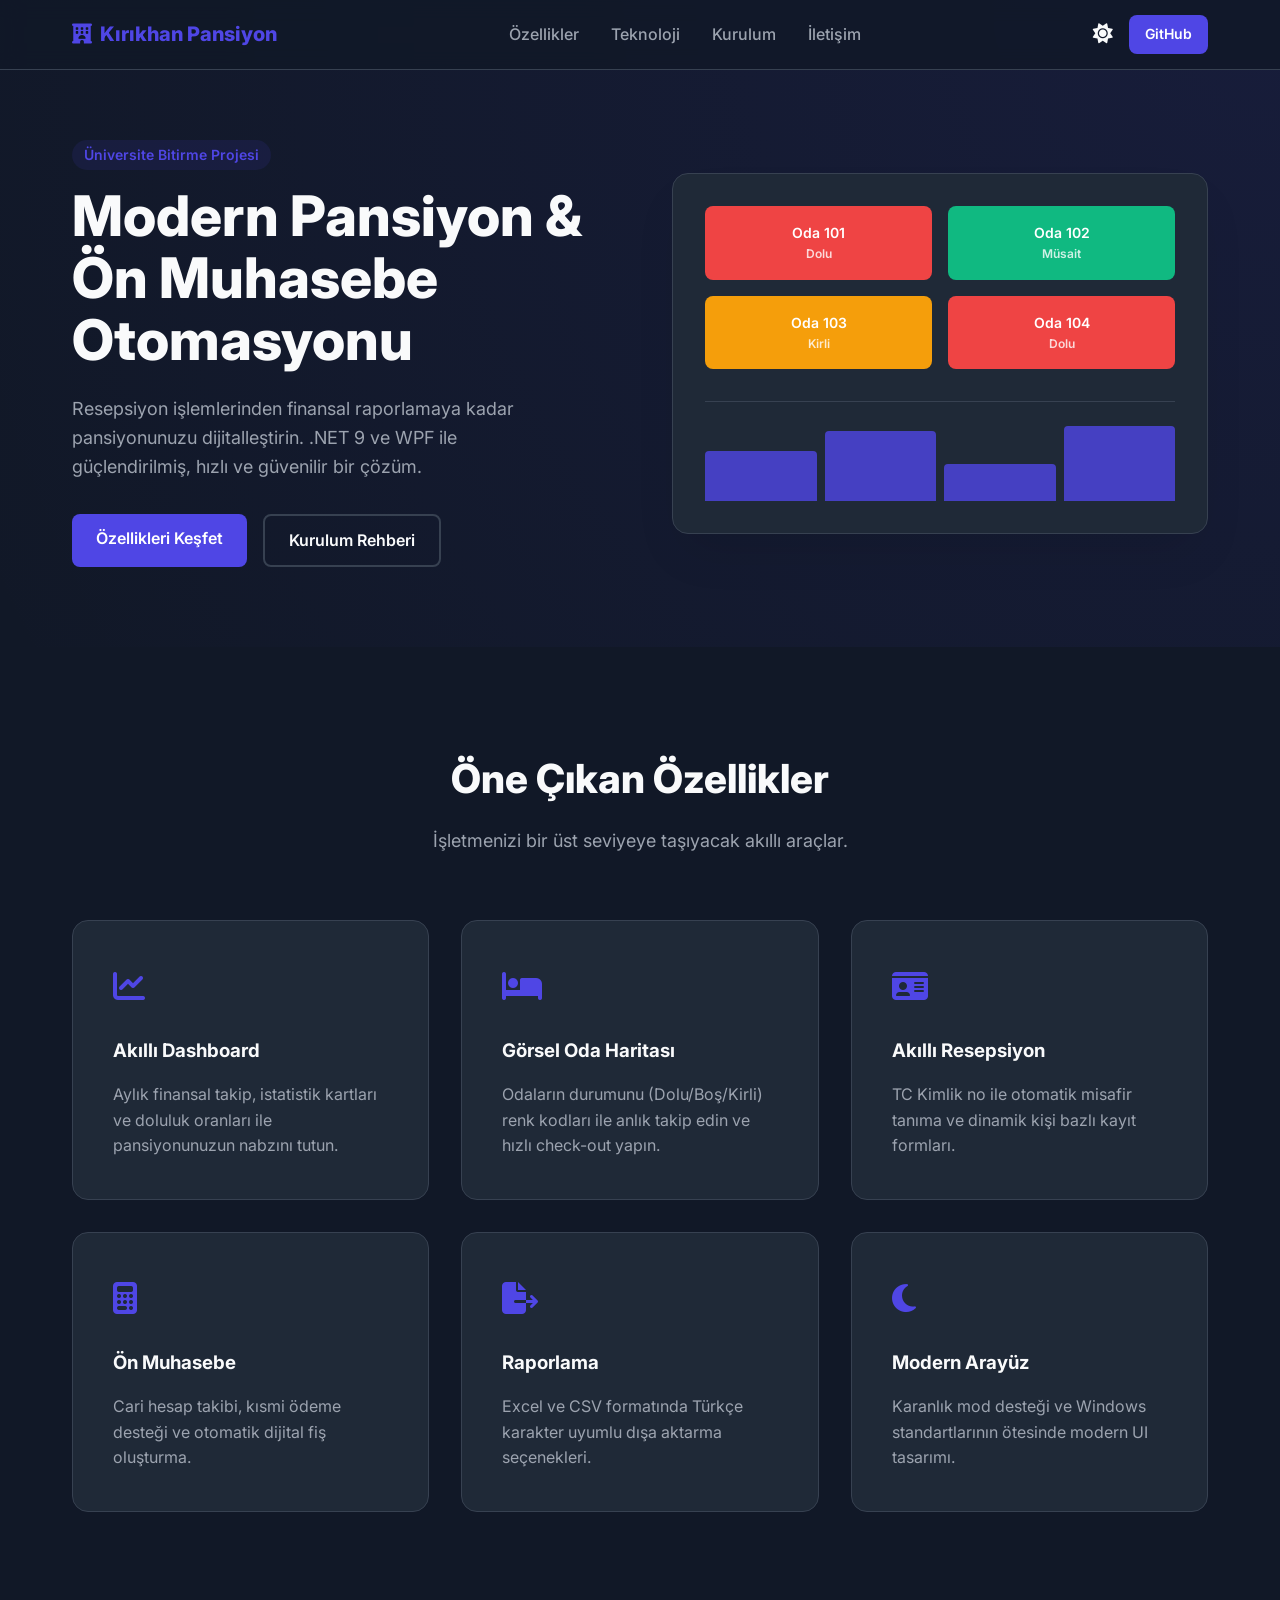
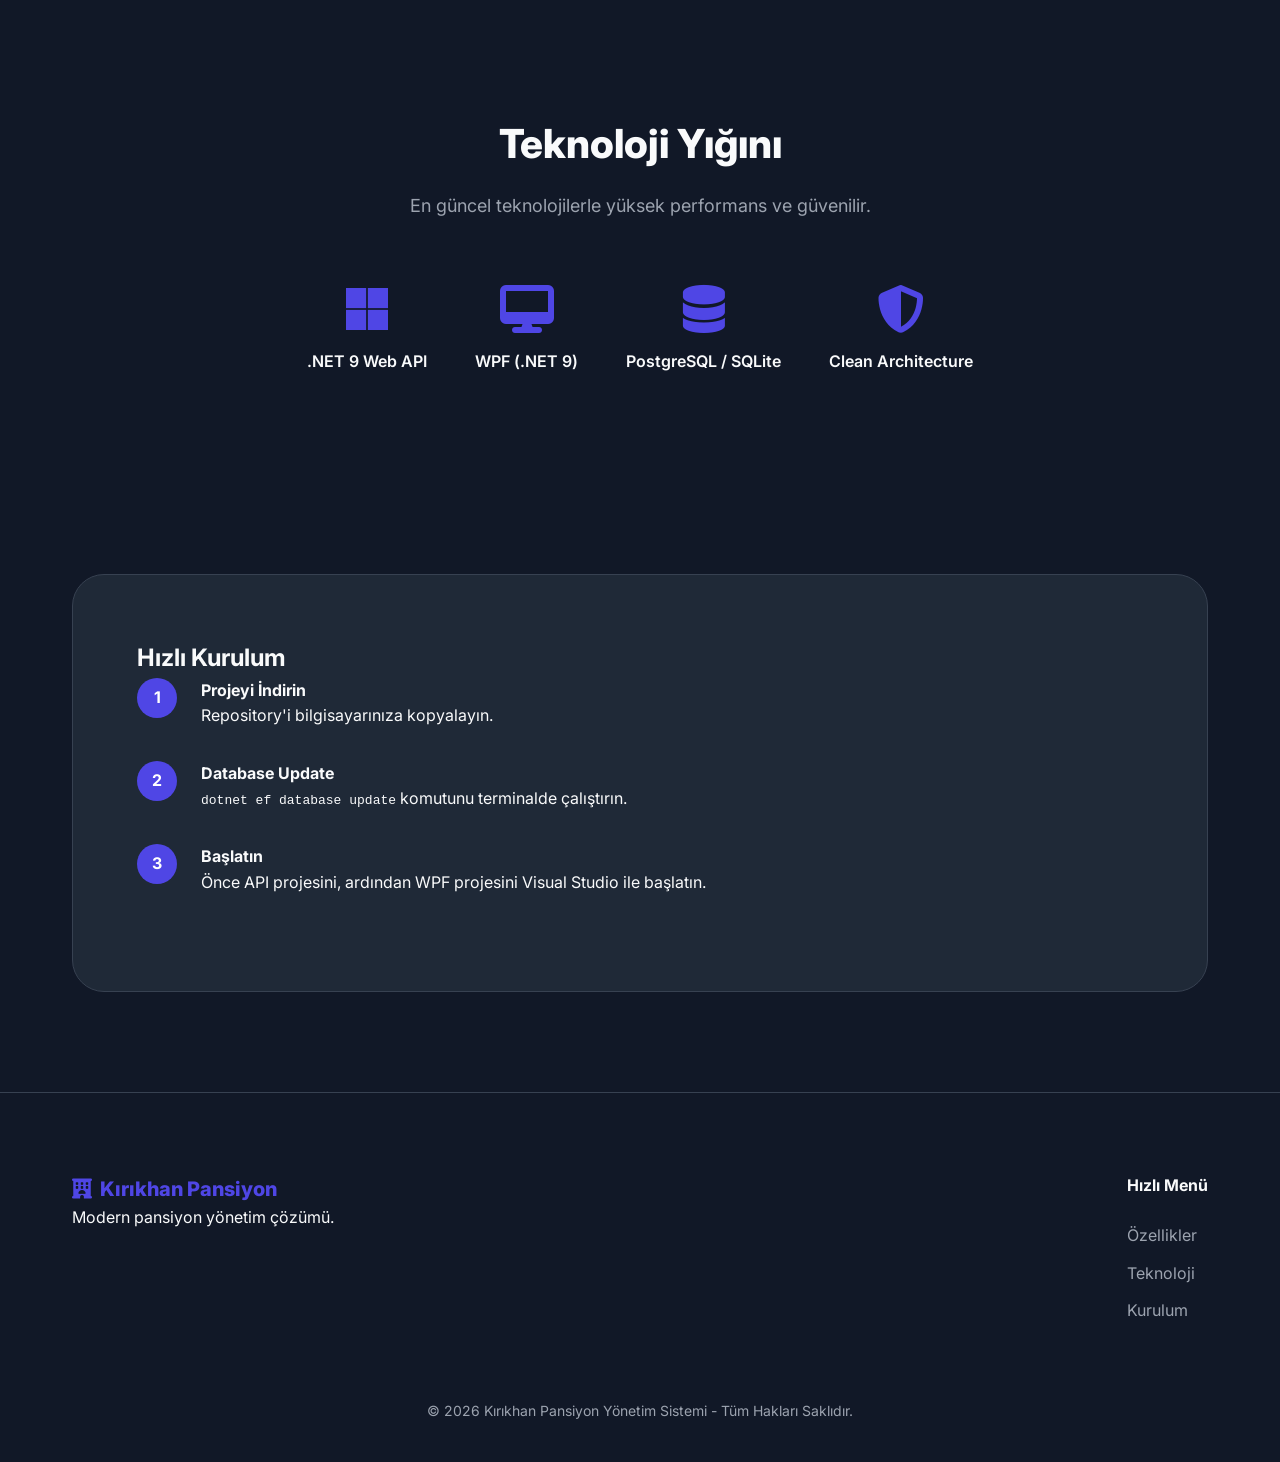
==== index.html @ e8350cb2 "Add files via upload" ====
<!DOCTYPE html>
<html lang="tr">
<head>
    <meta charset="UTF-8">
    <meta name="viewport" content="width=device-width, initial-scale=1.0">
    <title>Kırıkhan Pansiyon Yönetim Sistemi</title>
    <link rel="stylesheet" href="style.css">
    <link rel="stylesheet" href="https://cdnjs.cloudflare.com/ajax/libs/font-awesome/6.4.0/css/all.min.css">
    <link rel="preconnect" href="https://fonts.googleapis.com">
    <link rel="preconnect" href="https://fonts.gstatic.com" crossorigin>
    <link href="https://fonts.googleapis.com/css2?family=Inter:wght@300;400;500;600;700;800&display=swap" rel="stylesheet">
</head>
<body class="dark-mode">
    <nav class="navbar">
        <div class="container">
            <a href="#" class="logo">
                <i class="fas fa-hotel"></i> <span>Kırıkhan Pansiyon</span>
            </a>
            <ul class="nav-links">
                <li><a href="#features">Özellikler</a></li>
                <li><a href="#tech">Teknoloji</a></li>
                <li><a href="#setup">Kurulum</a></li>
                <li><a href="#contact">İletişim</a></li>
            </ul>
            <div class="nav-actions">
                <button id="theme-toggle" class="theme-btn">
                    <i class="fas fa-sun"></i>
                </button>
                <a href="https://github.com/your-repo" class="btn btn-primary btn-sm">GitHub</a>
            </div>
        </div>
    </nav>

    <header class="hero">
        <div class="container hero-grid">
            <div class="hero-content">
                <span class="badge">Üniversite Bitirme Projesi</span>
                <h1>Modern Pansiyon & Ön Muhasebe Otomasyonu</h1>
                <p>Resepsiyon işlemlerinden finansal raporlamaya kadar pansiyonunuzu dijitalleştirin. .NET 9 ve WPF ile güçlendirilmiş, hızlı ve güvenilir bir çözüm.</p>
                <div class="hero-btns">
                    <a href="#features" class="btn btn-primary">Özellikleri Keşfet</a>
                    <a href="#setup" class="btn btn-outline">Kurulum Rehberi</a>
                </div>
            </div>
            <div class="hero-image">
                <div class="ui-mockup">
                    <div class="room-grid">
                        <div class="room-box occupied"><span>Oda 101</span><small>Dolu</small></div>
                        <div class="room-box empty"><span>Oda 102</span><small>Müsait</small></div>
                        <div class="room-box dirty"><span>Oda 103</span><small>Kirli</small></div>
                        <div class="room-box occupied"><span>Oda 104</span><small>Dolu</small></div>
                    </div>
                    <div class="chart-box">
                        <div class="bar" style="height: 60%"></div>
                        <div class="bar" style="height: 85%"></div>
                        <div class="bar" style="height: 45%"></div>
                        <div class="bar" style="height: 90%"></div>
                    </div>
                </div>
            </div>
        </div>
    </header>

    <section id="features" class="features section">
        <div class="container">
            <div class="section-header">
                <h2>Öne Çıkan Özellikler</h2>
                <p>İşletmenizi bir üst seviyeye taşıyacak akıllı araçlar.</p>
            </div>
            <div class="features-grid">
                <div class="feature-card">
                    <div class="icon"><i class="fas fa-chart-line"></i></div>
                    <h3>Akıllı Dashboard</h3>
                    <p>Aylık finansal takip, istatistik kartları ve doluluk oranları ile pansiyonunuzun nabzını tutun.</p>
                </div>
                <div class="feature-card">
                    <div class="icon"><i class="fas fa-bed"></i></div>
                    <h3>Görsel Oda Haritası</h3>
                    <p>Odaların durumunu (Dolu/Boş/Kirli) renk kodları ile anlık takip edin ve hızlı check-out yapın.</p>
                </div>
                <div class="feature-card">
                    <div class="icon"><i class="fas fa-id-card"></i></div>
                    <h3>Akıllı Resepsiyon</h3>
                    <p>TC Kimlik no ile otomatik misafir tanıma ve dinamik kişi bazlı kayıt formları.</p>
                </div>
                <div class="feature-card">
                    <div class="icon"><i class="fas fa-calculator"></i></div>
                    <h3>Ön Muhasebe</h3>
                    <p>Cari hesap takibi, kısmi ödeme desteği ve otomatik dijital fiş oluşturma.</p>
                </div>
                <div class="feature-card">
                    <div class="icon"><i class="fas fa-file-export"></i></div>
                    <h3>Raporlama</h3>
                    <p>Excel ve CSV formatında Türkçe karakter uyumlu dışa aktarma seçenekleri.</p>
                </div>
                <div class="feature-card">
                    <div class="icon"><i class="fas fa-moon"></i></div>
                    <h3>Modern Arayüz</h3>
                    <p>Karanlık mod desteği ve Windows standartlarının ötesinde modern UI tasarımı.</p>
                </div>
            </div>
        </div>
    </section>

    <section id="tech" class="tech-stack section">
        <div class="container">
            <div class="section-header">
                <h2>Teknoloji Yığını</h2>
                <p>En güncel teknolojilerle yüksek performans ve güvenilir.</p>
            </div>
            <div class="tech-grid">
                <div class="tech-item">
                    <i class="fab fa-microsoft"></i>
                    <span>.NET 9 Web API</span>
                </div>
                <div class="tech-item">
                    <i class="fas fa-desktop"></i>
                    <span>WPF (.NET 9)</span>
                </div>
                <div class="tech-item">
                    <i class="fas fa-database"></i>
                    <span>PostgreSQL / SQLite</span>
                </div>
                <div class="tech-item">
                    <i class="fas fa-shield-alt"></i>
                    <span>Clean Architecture</span>
                </div>
            </div>
        </div>
    </section>

    <section id="setup" class="setup section">
        <div class="container">
            <div class="setup-wrapper" style="grid-template-columns: 1fr;">
                <div class="setup-content">
                    <h2>Hızlı Kurulum</h2>
                    <ol class="steps">
                        <li>
                            <span class="step-num">1</span>
                            <div>
                                <h4>Projeyi İndirin</h4>
                                <p>Repository'i bilgisayarınıza kopyalayın.</p>
                            </div>
                        </li>
                        <li>
                            <span class="step-num">2</span>
                            <div>
                                <h4>Database Update</h4>
                                <p><code>dotnet ef database update</code> komutunu terminalde çalıştırın.</p>
                            </div>
                        </li>
                        <li>
                            <span class="step-num">3</span>
                            <div>
                                <h4>Başlatın</h4>
                                <p>Önce API projesini, ardından WPF projesini Visual Studio ile başlatın.</p>
                            </div>
                        </li>
                    </ol>
                </div>
            </div>
        </div>
    </section>

    <footer id="contact">
        <div class="container">
            <div class="footer-grid">
                <div class="footer-brand">
                    <div class="logo">
                        <i class="fas fa-hotel"></i> <span>Kırıkhan Pansiyon</span>
                    </div>
                    <p>Modern pansiyon yönetim çözümü.</p>
                </div>
                <div class="footer-links">
                    <h4>Hızlı Menü</h4>
                    <ul>
                        <li><a href="#features">Özellikler</a></li>
                        <li><a href="#tech">Teknoloji</a></li>
                        <li><a href="#setup">Kurulum</a></li>
                    </ul>
                </div>
            </div>
            <div class="footer-bottom">
                <p>&copy; 2026 Kırıkhan Pansiyon Yönetim Sistemi - Tüm Hakları Saklıdır.</p>
            </div>
        </div>
    </footer>

    <script src="script.js"></script>
</body>
</html>
---- style.css ----
:root {
    --primary: #4f46e5;
    --primary-hover: #4338ca;
    --bg: #ffffff;
    --text: #1f2937;
    --text-muted: #6b7280;
    --card-bg: #f9fafb;
    --border: #e5e7eb;
    --success: #10b981;
    --danger: #ef4444;
    --warning: #f59e0b;
    --nav-bg: rgba(255, 255, 255, 0.8);
}

.dark-mode {
    --bg: #111827;
    --text: #f9fafb;
    --text-muted: #9ca3af;
    --card-bg: #1f2937;
    --border: #374151;
    --nav-bg: rgba(17, 24, 39, 0.8);
}

* {
    margin: 0;
    padding: 0;
    box-sizing: border-box;
}

body {
    font-family: 'Inter', sans-serif;
    background-color: var(--bg);
    color: var(--text);
    line-height: 1.6;
    transition: background-color 0.3s, color 0.3s;
    scroll-behavior: smooth;
}

.container {
    max-width: 1200px;
    margin: 0 auto;
    padding: 0 2rem;
}

/* Navbar */
.navbar {
    position: fixed;
    top: 0;
    left: 0;
    right: 0;
    height: 70px;
    background: var(--nav-bg);
    backdrop-filter: blur(10px);
    border-bottom: 1px solid var(--border);
    z-index: 1000;
    display: flex;
    align-items: center;
}

.navbar .container {
    display: flex;
    justify-content: space-between;
    align-items: center;
    width: 100%;
}

.logo {
    display: flex;
    align-items: center;
    gap: 0.5rem;
    font-weight: 800;
    font-size: 1.25rem;
    color: var(--primary);
    text-decoration: none;
}

.nav-links {
    display: flex;
    list-style: none;
    gap: 2rem;
}

.nav-links a {
    text-decoration: none;
    color: var(--text-muted);
    font-weight: 500;
    transition: color 0.2s;
}

.nav-links a:hover {
    color: var(--primary);
}

.nav-actions {
    display: flex;
    align-items: center;
    gap: 1rem;
}

/* Buttons */
.btn {
    display: inline-block;
    padding: 0.75rem 1.5rem;
    border-radius: 0.5rem;
    font-weight: 600;
    text-decoration: none;
    transition: all 0.2s;
    cursor: pointer;
}

.btn-sm {
    padding: 0.5rem 1rem;
    font-size: 0.875rem;
}

.btn-primary {
    background: var(--primary);
    color: white;
}

.btn-primary:hover {
    background: var(--primary-hover);
    transform: translateY(-2px);
}

.btn-outline {
    border: 2px solid var(--border);
    color: var(--text);
}

.btn-outline:hover {
    border-color: var(--primary);
    color: var(--primary);
}

.theme-btn {
    background: none;
    border: none;
    color: var(--text);
    font-size: 1.25rem;
    cursor: pointer;
}

/* Hero */
.hero {
    padding: 140px 0 80px;
    background: radial-gradient(circle at top right, rgba(79, 70, 229, 0.1), transparent);
}

.hero-grid {
    display: grid;
    grid-template-columns: 1fr 1fr;
    gap: 4rem;
    align-items: center;
}

.badge {
    background: rgba(79, 70, 229, 0.1);
    color: var(--primary);
    padding: 0.25rem 0.75rem;
    border-radius: 1rem;
    font-size: 0.875rem;
    font-weight: 600;
    margin-bottom: 1rem;
    display: inline-block;
}

.hero h1 {
    font-size: 3.5rem;
    line-height: 1.1;
    margin-bottom: 1.5rem;
    font-weight: 800;
}

.hero p {
    font-size: 1.125rem;
    color: var(--text-muted);
    margin-bottom: 2rem;
    max-width: 500px;
}

.hero-btns {
    display: flex;
    gap: 1rem;
}

/* UI Mockup */
.hero-image {
    position: relative;
}

.ui-mockup {
    background: var(--card-bg);
    border: 1px solid var(--border);
    border-radius: 1rem;
    padding: 2rem;
    box-shadow: 0 25px 50px -12px rgba(0, 0, 0, 0.1);
}

.room-grid {
    display: grid;
    grid-template-columns: repeat(2, 1fr);
    gap: 1rem;
    margin-bottom: 2rem;
}

.room-box {
    padding: 1rem;
    border-radius: 0.5rem;
    display: flex;
    flex-direction: column;
    align-items: center;
    font-weight: 600;
}

.room-box span { font-size: 0.875rem; }
.room-box small { font-size: 0.75rem; opacity: 0.8; }

.occupied { background: var(--danger); color: white; }
.empty { background: var(--success); color: white; }
.dirty { background: var(--warning); color: white; }

.chart-box {
    display: flex;
    align-items: flex-end;
    gap: 0.5rem;
    height: 100px;
    border-top: 1px solid var(--border);
    padding-top: 1rem;
}

.bar {
    flex: 1;
    background: var(--primary);
    border-radius: 0.25rem 0.25rem 0 0;
    opacity: 0.8;
}

/* Sections */
.section {
    padding: 100px 0;
}

.section-header {
    text-align: center;
    margin-bottom: 4rem;
}

.section-header h2 {
    font-size: 2.5rem;
    font-weight: 800;
    margin-bottom: 1rem;
}

.section-header p {
    color: var(--text-muted);
    font-size: 1.125rem;
}

/* Features */
.features-grid {
    display: grid;
    grid-template-columns: repeat(auto-fit, minmax(300px, 1fr));
    gap: 2rem;
}

.feature-card {
    background: var(--card-bg);
    padding: 2.5rem;
    border-radius: 1rem;
    border: 1px solid var(--border);
    transition: transform 0.3s;
}

.feature-card:hover {
    transform: translateY(-10px);
}

.feature-card .icon {
    font-size: 2rem;
    color: var(--primary);
    margin-bottom: 1.5rem;
}

.feature-card h3 {
    margin-bottom: 1rem;
}

.feature-card p {
    color: var(--text-muted);
}

/* Tech Stack */
.tech-grid {
    display: flex;
    justify-content: center;
    flex-wrap: wrap;
    gap: 3rem;
}

.tech-item {
    display: flex;
    flex-direction: column;
    align-items: center;
    gap: 1rem;
    font-weight: 600;
}

.tech-item i {
    font-size: 3rem;
    color: var(--primary);
}

/* Setup */
.setup-wrapper {
    display: grid;
    grid-template-columns: 1fr 1fr;
    gap: 4rem;
    background: var(--card-bg);
    padding: 4rem;
    border-radius: 2rem;
    border: 1px solid var(--border);
}

.steps {
    list-style: none;
}

.steps li {
    display: flex;
    gap: 1.5rem;
    margin-bottom: 2rem;
}

.step-num {
    flex-shrink: 0;
    width: 40px;
    height: 40px;
    background: var(--primary);
    color: white;
    border-radius: 50%;
    display: flex;
    align-items: center;
    justify-content: center;
    font-weight: 700;
}

.code-block {
    background: #1f2937;
    color: #f3f4f6;
    padding: 1.5rem;
    border-radius: 0.5rem;
    margin-top: 1rem;
}

.code-block strong {
    color: var(--primary);
}

/* Footer */
footer {
    padding: 80px 0 40px;
    border-top: 1px solid var(--border);
}

.footer-grid {
    display: flex;
    justify-content: space-between;
    margin-bottom: 4rem;
}

.footer-links h4 {
    margin-bottom: 1.5rem;
}

.footer-links ul {
    list-style: none;
}

.footer-links li {
    margin-bottom: 0.75rem;
}

.footer-links a {
    text-decoration: none;
    color: var(--text-muted);
}

.footer-bottom {
    text-align: center;
    color: var(--text-muted);
    font-size: 0.875rem;
}

/* Responsive */
@media (max-width: 992px) {
    .hero-grid, .setup-wrapper {
        grid-template-columns: 1fr;
    }
    .hero {
        text-align: center;
    }
    .hero p {
        margin: 0 auto 2rem;
    }
    .hero-btns {
        justify-content: center;
    }
}

@media (max-width: 768px) {
    .nav-links {
        display: none;
    }
    .hero h1 {
        font-size: 2.5rem;
    }
}
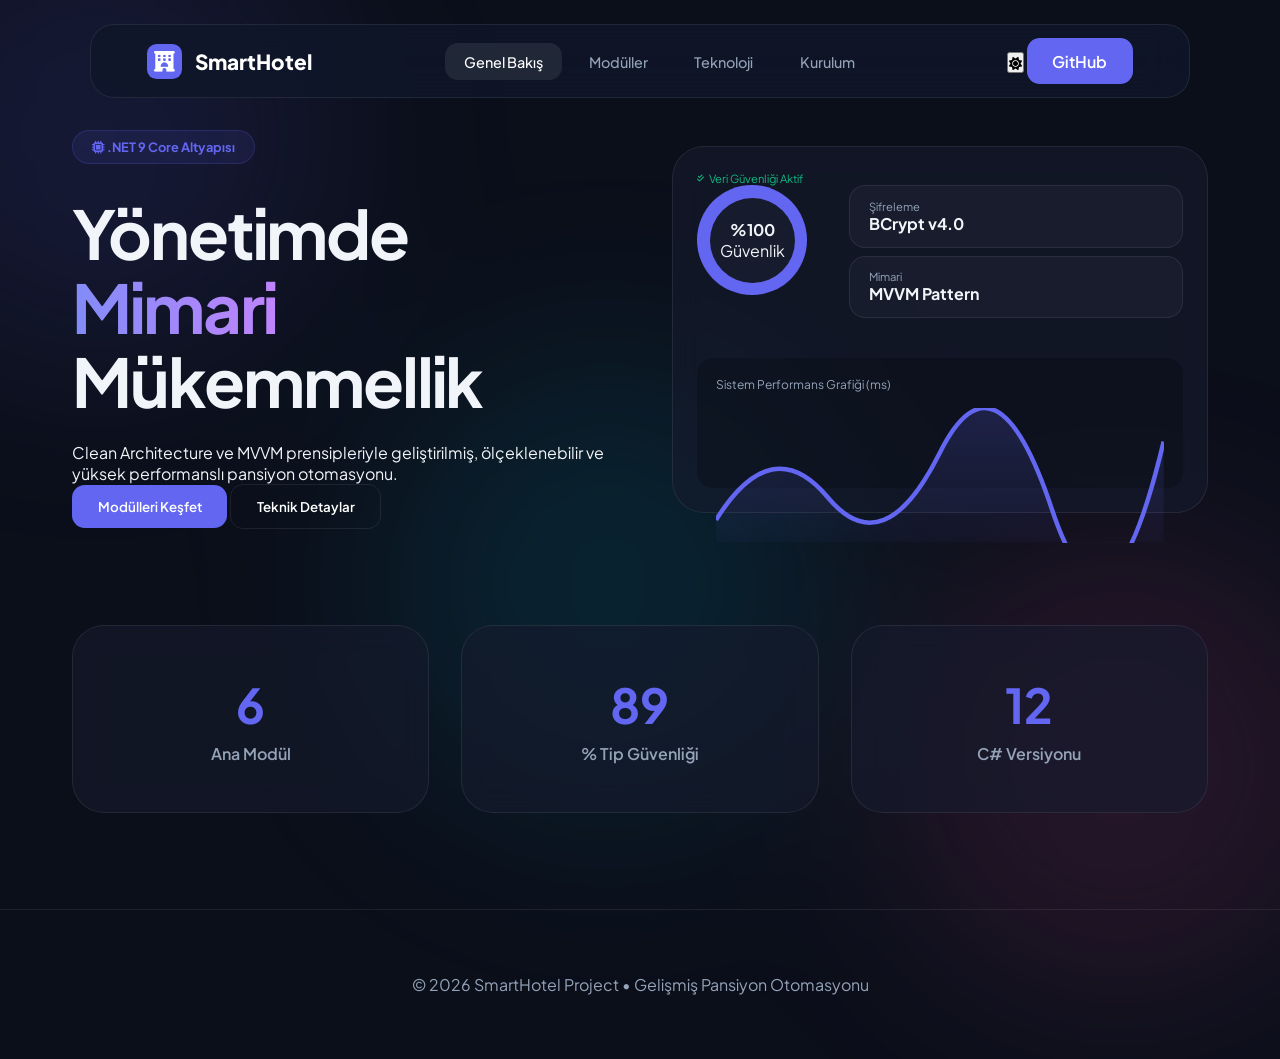
==== commit 5a1212b1: "Add files via upload" ====
--- a/index.html
+++ b/index.html
@@ -3,186 +3,179 @@
 <head>
     <meta charset="UTF-8">
     <meta name="viewport" content="width=device-width, initial-scale=1.0">
-    <title>Kırıkhan Pansiyon Yönetim Sistemi</title>
+    <title>Smart Hotel Management | Kırıkhan Pansiyon</title>
     <link rel="stylesheet" href="style.css">
     <link rel="stylesheet" href="https://cdnjs.cloudflare.com/ajax/libs/font-awesome/6.4.0/css/all.min.css">
-    <link rel="preconnect" href="https://fonts.googleapis.com">
-    <link rel="preconnect" href="https://fonts.gstatic.com" crossorigin>
-    <link href="https://fonts.googleapis.com/css2?family=Inter:wght@300;400;500;600;700;800&display=swap" rel="stylesheet">
+    <link href="https://fonts.googleapis.com/css2?family=Plus+Jakarta+Sans:wght@300;400;500;600;700;800&display=swap" rel="stylesheet">
 </head>
 <body class="dark-mode">
-    <nav class="navbar">
-        <div class="container">
-            <a href="#" class="logo">
-                <i class="fas fa-hotel"></i> <span>Kırıkhan Pansiyon</span>
+    <div class="blob-bg">
+        <div class="blob blob-1"></div>
+        <div class="blob blob-2"></div>
+        <div class="blob blob-3"></div>
+    </div>
+
+    <!-- Glass Floating Nav -->
+    <nav class="glass-nav">
+        <div class="container nav-content">
+            <a href="#home" class="logo" onclick="showPage('home')">
+                <div class="logo-icon"><i class="fas fa-hotel"></i></div>
+                <span>SmartHotel</span>
             </a>
             <ul class="nav-links">
-                <li><a href="#features">Özellikler</a></li>
-                <li><a href="#tech">Teknoloji</a></li>
-                <li><a href="#setup">Kurulum</a></li>
-                <li><a href="#contact">İletişim</a></li>
+                <li><a href="#home" class="nav-item active" onclick="showPage('home')">Genel Bakış</a></li>
+                <li><a href="#features" class="nav-item" onclick="showPage('features')">Modüller</a></li>
+                <li><a href="#tech" class="nav-item" onclick="showPage('tech')">Teknoloji</a></li>
+                <li><a href="#setup" class="nav-item" onclick="showPage('setup')">Kurulum</a></li>
             </ul>
             <div class="nav-actions">
-                <button id="theme-toggle" class="theme-btn">
-                    <i class="fas fa-sun"></i>
-                </button>
-                <a href="https://github.com/your-repo" class="btn btn-primary btn-sm">GitHub</a>
+                <button id="theme-toggle" class="icon-btn"><i class="fas fa-sun"></i></button>
+                <a href="https://github.com/salihtastann/smart-hotel-management-system" class="btn btn-primary btn-sm">GitHub</a>
             </div>
         </div>
     </nav>
 
-    <header class="hero">
-        <div class="container hero-grid">
-            <div class="hero-content">
-                <span class="badge">Üniversite Bitirme Projesi</span>
-                <h1>Modern Pansiyon & Ön Muhasebe Otomasyonu</h1>
-                <p>Resepsiyon işlemlerinden finansal raporlamaya kadar pansiyonunuzu dijitalleştirin. .NET 9 ve WPF ile güçlendirilmiş, hızlı ve güvenilir bir çözüm.</p>
-                <div class="hero-btns">
-                    <a href="#features" class="btn btn-primary">Özellikleri Keşfet</a>
-                    <a href="#setup" class="btn btn-outline">Kurulum Rehberi</a>
+    <main id="content-area" class="container">
+        <!-- Home View -->
+        <section id="home" class="view active">
+            <div class="hero-grid">
+                <div class="hero-text fade-in">
+                    <span class="pill"><i class="fas fa-microchip"></i> .NET 9 Core Altyapısı</span>
+                    <h1>Yönetimde <span class="gradient-text">Mimari</span> Mükemmellik</h1>
+                    <p>Clean Architecture ve MVVM prensipleriyle geliştirilmiş, ölçeklenebilir ve yüksek performanslı pansiyon otomasyonu.</p>
+                    <div class="hero-btns">
+                        <button class="btn btn-primary" onclick="showPage('features')">Modülleri Keşfet</button>
+                        <button class="btn btn-outline" onclick="showPage('setup')">Teknik Detaylar</button>
+                    </div>
                 </div>
-            </div>
-            <div class="hero-image">
-                <div class="ui-mockup">
-                    <div class="room-grid">
-                        <div class="room-box occupied"><span>Oda 101</span><small>Dolu</small></div>
-                        <div class="room-box empty"><span>Oda 102</span><small>Müsait</small></div>
-                        <div class="room-box dirty"><span>Oda 103</span><small>Kirli</small></div>
-                        <div class="room-box occupied"><span>Oda 104</span><small>Dolu</small></div>
-                    </div>
-                    <div class="chart-box">
-                        <div class="bar" style="height: 60%"></div>
-                        <div class="bar" style="height: 85%"></div>
-                        <div class="bar" style="height: 45%"></div>
-                        <div class="bar" style="height: 90%"></div>
+
+                <div class="hero-visual">
+                    <div class="glass-card main-mockup fade-in-right">
+                        <div class="mockup-header">
+                            <div class="dots"><span></span><span></span><span></span></div>
+                            <span class="m-status"><i class="fas fa-check-double"></i> Veri Güvenliği Aktif</span>
+                        </div>
+                        <div class="mockup-dashboard">
+                            <div class="m-row-top">
+                                <div class="chart-container donut-box">
+                                    <div class="donut-chart" style="--percent: 100">
+                                        <div class="donut-inner">
+                                            <strong>%100</strong>
+                                            <span>Güvenlik</span>
+                                        </div>
+                                    </div>
+                                </div>
+                                <div class="m-stats-side">
+                                    <div class="m-card-mini">
+                                        <span>Şifreleme</span>
+                                        <strong>BCrypt v4.0</strong>
+                                    </div>
+                                    <div class="m-card-mini">
+                                        <span>Mimari</span>
+                                        <strong>MVVM Pattern</strong>
+                                    </div>
+                                </div>
+                            </div>
+                            <div class="line-chart-box">
+                                <p>Sistem Performans Grafiği (ms)</p>
+                                <div class="svg-chart">
+                                    <svg viewBox="0 0 200 60">
+                                        <path d="M0,50 Q25,10 50,40 T100,20 T150,45 T200,15" fill="none" stroke="var(--primary)" stroke-width="2" class="path-anim" />
+                                        <path d="M0,50 Q25,10 50,40 T100,20 T150,45 T200,15 V60 H0 Z" fill="url(#grad)" opacity="0.2" />
+                                        <defs>
+                                            <linearGradient id="grad" x1="0%" y1="0%" x2="0%" y2="100%">
+                                                <stop offset="0%" style="stop-color:var(--primary);stop-opacity:1" />
+                                                <stop offset="100%" style="stop-color:var(--primary);stop-opacity:0" />
+                                            </linearGradient>
+                                        </defs>
+                                    </svg>
+                                </div>
+                            </div>
+                        </div>
                     </div>
                 </div>
             </div>
-        </div>
-    </header>
 
-    <section id="features" class="features section">
-        <div class="container">
-            <div class="section-header">
-                <h2>Öne Çıkan Özellikler</h2>
-                <p>İşletmenizi bir üst seviyeye taşıyacak akıllı araçlar.</p>
-            </div>
-            <div class="features-grid">
-                <div class="feature-card">
-                    <div class="icon"><i class="fas fa-chart-line"></i></div>
-                    <h3>Akıllı Dashboard</h3>
-                    <p>Aylık finansal takip, istatistik kartları ve doluluk oranları ile pansiyonunuzun nabzını tutun.</p>
+            <!-- Yeni "Proje Öne Çıkanları" Bölümü -->
+            <div class="stats-counter-grid">
+                <div class="counter-card glass-card">
+                    <h3 class="counter" data-target="6">0</h3>
+                    <p>Ana Modül</p>
                 </div>
-                <div class="feature-card">
-                    <div class="icon"><i class="fas fa-bed"></i></div>
-                    <h3>Görsel Oda Haritası</h3>
-                    <p>Odaların durumunu (Dolu/Boş/Kirli) renk kodları ile anlık takip edin ve hızlı check-out yapın.</p>
+                <div class="counter-card glass-card">
+                    <h3 class="counter" data-target="100">0</h3>
+                    <p>% Tip Güvenliği</p>
                 </div>
-                <div class="feature-card">
-                    <div class="icon"><i class="fas fa-id-card"></i></div>
-                    <h3>Akıllı Resepsiyon</h3>
-                    <p>TC Kimlik no ile otomatik misafir tanıma ve dinamik kişi bazlı kayıt formları.</p>
-                </div>
-                <div class="feature-card">
-                    <div class="icon"><i class="fas fa-calculator"></i></div>
-                    <h3>Ön Muhasebe</h3>
-                    <p>Cari hesap takibi, kısmi ödeme desteği ve otomatik dijital fiş oluşturma.</p>
-                </div>
-                <div class="feature-card">
-                    <div class="icon"><i class="fas fa-file-export"></i></div>
-                    <h3>Raporlama</h3>
-                    <p>Excel ve CSV formatında Türkçe karakter uyumlu dışa aktarma seçenekleri.</p>
-                </div>
-                <div class="feature-card">
-                    <div class="icon"><i class="fas fa-moon"></i></div>
-                    <h3>Modern Arayüz</h3>
-                    <p>Karanlık mod desteği ve Windows standartlarının ötesinde modern UI tasarımı.</p>
+                <div class="counter-card glass-card">
+                    <h3 class="counter" data-target="13">0</h3>
+                    <p>C# Versiyonu</p>
                 </div>
             </div>
-        </div>
-    </section>
+        </section>
 
-    <section id="tech" class="tech-stack section">
-        <div class="container">
-            <div class="section-header">
-                <h2>Teknoloji Yığını</h2>
-                <p>En güncel teknolojilerle yüksek performans ve güvenilir.</p>
+        <!-- Features View -->
+        <section id="features" class="view">
+            <div class="view-header">
+                <h2>Gelişmiş Modüller</h2>
+                <p>Proje kapsamında geliştirilen tüm temel fonksiyonlar.</p>
             </div>
-            <div class="tech-grid">
-                <div class="tech-item">
-                    <i class="fab fa-microsoft"></i>
-                    <span>.NET 9 Web API</span>
+            <div class="features-grid-large">
+                <div class="module-card glass-card">
+                    <div class="module-header"><i class="fas fa-users-cog"></i> <h3>Resepsiyon</h3></div>
+                    <p>TC Kimlik doğrulama sistemi ve dinamik misafir kayıt algoritması.</p>
                 </div>
-                <div class="tech-item">
-                    <i class="fas fa-desktop"></i>
-                    <span>WPF (.NET 9)</span>
+                <div class="module-card glass-card">
+                    <div class="module-header"><i class="fas fa-calculator"></i> <h3>Muhasebe</h3></div>
+                    <p>Entity Framework Core ile yönetilen borç/tahsilat ve bakiye sistemi.</p>
                 </div>
-                <div class="tech-item">
-                    <i class="fas fa-database"></i>
-                    <span>PostgreSQL / SQLite</span>
+                <div class="module-card glass-card">
+                    <div class="module-header"><i class="fas fa-door-open"></i> <h3>Oda Takibi</h3></div>
+                    <p>Üçlü durum (Dolu/Boş/Kirli) algoritması ile anlık oda haritası.</p>
                 </div>
-                <div class="tech-item">
-                    <i class="fas fa-shield-alt"></i>
-                    <span>Clean Architecture</span>
+                <div class="module-card glass-card">
+                    <div class="module-header"><i class="fas fa-file-export"></i> <h3>Raporlama</h3></div>
+                    <p>Türkçe karakter uyumlu (Windows-1254) Excel ve CSV dışa aktarma modülü.</p>
                 </div>
             </div>
-        </div>
-    </section>
+        </section>
 
-    <section id="setup" class="setup section">
-        <div class="container">
-            <div class="setup-wrapper" style="grid-template-columns: 1fr;">
-                <div class="setup-content">
-                    <h2>Hızlı Kurulum</h2>
-                    <ol class="steps">
-                        <li>
-                            <span class="step-num">1</span>
-                            <div>
-                                <h4>Projeyi İndirin</h4>
-                                <p>Repository'i bilgisayarınıza kopyalayın.</p>
-                            </div>
-                        </li>
-                        <li>
-                            <span class="step-num">2</span>
-                            <div>
-                                <h4>Database Update</h4>
-                                <p><code>dotnet ef database update</code> komutunu terminalde çalıştırın.</p>
-                            </div>
-                        </li>
-                        <li>
-                            <span class="step-num">3</span>
-                            <div>
-                                <h4>Başlatın</h4>
-                                <p>Önce API projesini, ardından WPF projesini Visual Studio ile başlatın.</p>
-                            </div>
-                        </li>
-                    </ol>
+        <!-- Tech/Setup Views stay the same but content-area padding fixed -->
+        <section id="tech" class="view">
+            <div class="tech-deep-dive">
+                <div class="tech-item-row glass-card">
+                    <div class="tech-icon-large"><i class="fab fa-microsoft"></i></div>
+                    <div class="tech-info">
+                        <h3>Backend (.NET 9)</h3>
+                        <p>Modern Web API mimarisi ve asenkron veri işleme teknikleri.</p>
+                    </div>
+                </div>
+                <div class="tech-item-row glass-card">
+                    <div class="tech-icon-large"><i class="fas fa-desktop"></i></div>
+                    <div class="tech-info">
+                        <h3>Frontend (WPF)</h3>
+                        <p>XAML tabanlı, MVVM desenine sadık modern kullanıcı arayüzü.</p>
+                    </div>
                 </div>
             </div>
-        </div>
-    </section>
+        </section>
 
-    <footer id="contact">
-        <div class="container">
-            <div class="footer-grid">
-                <div class="footer-brand">
-                    <div class="logo">
-                        <i class="fas fa-hotel"></i> <span>Kırıkhan Pansiyon</span>
+        <section id="setup" class="view">
+            <div class="setup-grid">
+                <div class="setup-instructions glass-card">
+                    <h2>Geliştirici Kurulumu</h2>
+                    <div class="code-wrapper">
+                        <code>git clone https://github.com/salihtastann/smart-hotel-management-system.git</code>
+                        <code>dotnet ef database update</code>
                     </div>
-                    <p>Modern pansiyon yönetim çözümü.</p>
-                </div>
-                <div class="footer-links">
-                    <h4>Hızlı Menü</h4>
-                    <ul>
-                        <li><a href="#features">Özellikler</a></li>
-                        <li><a href="#tech">Teknoloji</a></li>
-                        <li><a href="#setup">Kurulum</a></li>
-                    </ul>
+                    <p>Tüm bağımlılıklar NuGet üzerinden otomatik olarak çözümlenir.</p>
                 </div>
             </div>
-            <div class="footer-bottom">
-                <p>&copy; 2026 Kırıkhan Pansiyon Yönetim Sistemi - Tüm Hakları Saklıdır.</p>
-            </div>
+        </section>
+    </main>
+
+    <footer>
+        <div class="container footer-content">
+            <p>&copy; 2026 SmartHotel Project • Gelişmiş Pansiyon Otomasyonu</p>
         </div>
     </footer>
 
--- a/style.css
+++ b/style.css
@@ -1,418 +1,130 @@
 :root {
-    --primary: #4f46e5;
-    --primary-hover: #4338ca;
-    --bg: #ffffff;
-    --text: #1f2937;
-    --text-muted: #6b7280;
-    --card-bg: #f9fafb;
-    --border: #e5e7eb;
-    --success: #10b981;
-    --danger: #ef4444;
-    --warning: #f59e0b;
-    --nav-bg: rgba(255, 255, 255, 0.8);
+    --primary: #6366f1;
+    --primary-glow: rgba(99, 102, 241, 0.4);
+    --bg-dark: #0b0f1a;
+    --card-dark: rgba(22, 28, 45, 0.6);
+    --text-white: #f1f5f9;
+    --text-muted: #94a3b8;
+    --glass-border: rgba(255, 255, 255, 0.08);
 }
 
-.dark-mode {
-    --bg: #111827;
-    --text: #f9fafb;
-    --text-muted: #9ca3af;
-    --card-bg: #1f2937;
-    --border: #374151;
-    --nav-bg: rgba(17, 24, 39, 0.8);
+* { margin: 0; padding: 0; box-sizing: border-box; font-family: 'Plus Jakarta Sans', sans-serif; }
+
+body { 
+    background-color: var(--bg-dark); 
+    color: var(--text-white); 
+    min-height: 100vh; 
+    overflow-x: hidden; 
 }
 
-* {
-    margin: 0;
-    padding: 0;
-    box-sizing: border-box;
+.container { max-width: 1200px; margin: 0 auto; padding: 0 2rem; }
+
+/* Glass Floating Nav - Sticky Version (Takes up space) */
+.glass-nav {
+    position: sticky;
+    top: 1.5rem;
+    margin: 1.5rem auto 2rem; /* Üstten, yanlardan ve alttan boşluk */
+    width: 90%;
+    max-width: 1100px;
+    background: rgba(15, 23, 42, 0.8);
+    backdrop-filter: blur(20px);
+    border: 1px solid var(--glass-border);
+    border-radius: 1.5rem;
+    padding: 0.8rem 1.5rem;
+    z-index: 9999;
+    display: block; /* Flow içinde yer kaplaması için */
 }
 
-body {
-    font-family: 'Inter', sans-serif;
-    background-color: var(--bg);
-    color: var(--text);
-    line-height: 1.6;
-    transition: background-color 0.3s, color 0.3s;
-    scroll-behavior: smooth;
+main { 
+    padding-top: 0; /* Sticky nav zaten yer kapladığı için büyük padding'e gerek yok */
+    position: relative;
+    z-index: 1;
 }
 
-.container {
-    max-width: 1200px;
-    margin: 0 auto;
-    padding: 0 2rem;
+/* Sayfa geçişlerinde başlıkların barın altında kalmaması için */
+.view {
+    scroll-margin-top: 120px;
 }
 
-/* Navbar */
-.navbar {
-    position: fixed;
-    top: 0;
-    left: 0;
-    right: 0;
-    height: 70px;
-    background: var(--nav-bg);
-    backdrop-filter: blur(10px);
-    border-bottom: 1px solid var(--border);
-    z-index: 1000;
-    display: flex;
-    align-items: center;
-}
-
-.navbar .container {
-    display: flex;
-    justify-content: space-between;
-    align-items: center;
-    width: 100%;
-}
-
-.logo {
-    display: flex;
-    align-items: center;
-    gap: 0.5rem;
-    font-weight: 800;
-    font-size: 1.25rem;
-    color: var(--primary);
-    text-decoration: none;
-}
-
-.nav-links {
-    display: flex;
-    list-style: none;
-    gap: 2rem;
-}
-
-.nav-links a {
-    text-decoration: none;
-    color: var(--text-muted);
-    font-weight: 500;
-    transition: color 0.2s;
-}
-
-.nav-links a:hover {
-    color: var(--primary);
-}
-
-.nav-actions {
-    display: flex;
-    align-items: center;
-    gap: 1rem;
-}
-
-/* Buttons */
-.btn {
-    display: inline-block;
-    padding: 0.75rem 1.5rem;
-    border-radius: 0.5rem;
-    font-weight: 600;
-    text-decoration: none;
-    transition: all 0.2s;
-    cursor: pointer;
-}
-
-.btn-sm {
-    padding: 0.5rem 1rem;
-    font-size: 0.875rem;
-}
-
-.btn-primary {
-    background: var(--primary);
-    color: white;
-}
-
-.btn-primary:hover {
-    background: var(--primary-hover);
-    transform: translateY(-2px);
-}
-
-.btn-outline {
-    border: 2px solid var(--border);
-    color: var(--text);
-}
-
-.btn-outline:hover {
-    border-color: var(--primary);
-    color: var(--primary);
-}
-
-.theme-btn {
-    background: none;
-    border: none;
-    color: var(--text);
-    font-size: 1.25rem;
-    cursor: pointer;
-}
-
-/* Hero */
-.hero {
-    padding: 140px 0 80px;
-    background: radial-gradient(circle at top right, rgba(79, 70, 229, 0.1), transparent);
-}
-
-.hero-grid {
-    display: grid;
-    grid-template-columns: 1fr 1fr;
-    gap: 4rem;
-    align-items: center;
-}
-
-.badge {
-    background: rgba(79, 70, 229, 0.1);
-    color: var(--primary);
-    padding: 0.25rem 0.75rem;
-    border-radius: 1rem;
-    font-size: 0.875rem;
-    font-weight: 600;
-    margin-bottom: 1rem;
-    display: inline-block;
-}
-
-.hero h1 {
-    font-size: 3.5rem;
-    line-height: 1.1;
-    margin-bottom: 1.5rem;
-    font-weight: 800;
-}
-
-.hero p {
-    font-size: 1.125rem;
-    color: var(--text-muted);
-    margin-bottom: 2rem;
-    max-width: 500px;
-}
-
-.hero-btns {
-    display: flex;
-    gap: 1rem;
-}
-
-/* UI Mockup */
-.hero-image {
-    position: relative;
-}
-
-.ui-mockup {
-    background: var(--card-bg);
-    border: 1px solid var(--border);
-    border-radius: 1rem;
-    padding: 2rem;
-    box-shadow: 0 25px 50px -12px rgba(0, 0, 0, 0.1);
-}
-
-.room-grid {
-    display: grid;
-    grid-template-columns: repeat(2, 1fr);
-    gap: 1rem;
-    margin-bottom: 2rem;
-}
-
-.room-box {
-    padding: 1rem;
-    border-radius: 0.5rem;
-    display: flex;
-    flex-direction: column;
-    align-items: center;
-    font-weight: 600;
-}
-
-.room-box span { font-size: 0.875rem; }
-.room-box small { font-size: 0.75rem; opacity: 0.8; }
-
-.occupied { background: var(--danger); color: white; }
-.empty { background: var(--success); color: white; }
-.dirty { background: var(--warning); color: white; }
-
-.chart-box {
-    display: flex;
-    align-items: flex-end;
-    gap: 0.5rem;
-    height: 100px;
-    border-top: 1px solid var(--border);
+.view-header {
+    margin-bottom: 3rem;
     padding-top: 1rem;
 }
 
-.bar {
-    flex: 1;
-    background: var(--primary);
-    border-radius: 0.25rem 0.25rem 0 0;
-    opacity: 0.8;
+/* Blobs */
+.blob-bg { position: fixed; top: 0; left: 0; width: 100%; height: 100%; z-index: -1; filter: blur(100px); }
+.blob { position: absolute; width: 35vw; height: 35vw; border-radius: 50%; opacity: 0.12; }
+.blob-1 { top: -10%; left: -10%; background: var(--primary); }
+.blob-2 { bottom: -10%; right: -5%; background: #ec4899; }
+.blob-3 { top: 40%; left: 30%; background: #06b6d4; }
+
+/* Hero & Visuals */
+.hero-grid { display: grid; grid-template-columns: 1fr 1fr; gap: 4rem; align-items: center; margin-bottom: 6rem; }
+.hero-text h1 { font-size: 4.2rem; line-height: 1.1; margin-bottom: 1.5rem; letter-spacing: -2px; }
+.gradient-text { background: linear-gradient(90deg, #818cf8, #c084fc); -webkit-background-clip: text; -webkit-text-fill-color: transparent; }
+
+/* Mockup Dashboard */
+.main-mockup { padding: 1.5rem; }
+.m-status { font-size: 0.7rem; color: #10b981; display: flex; align-items: center; gap: 5px; }
+.m-status i { font-size: 0.5rem; animation: pulse 2s infinite; }
+@keyframes pulse { 0% { opacity: 1; } 50% { opacity: 0.3; } 100% { opacity: 1; } }
+
+.m-row-top { display: grid; grid-template-columns: 120px 1fr; gap: 2rem; margin-bottom: 2rem; }
+
+/* Donut Chart */
+.donut-chart {
+    width: 110px; height: 110px;
+    border-radius: 50%;
+    background: conic-gradient(var(--primary) 100%, var(--glass-border) 0);
+    display: flex; align-items: center; justify-content: center;
+}
+.donut-inner {
+    width: 85px; height: 85px;
+    background: #161c2d;
+    border-radius: 50%;
+    display: flex; flex-direction: column; align-items: center; justify-content: center;
 }
 
-/* Sections */
-.section {
-    padding: 100px 0;
-}
+.m-card-mini { background: rgba(255,255,255,0.03); padding: 0.8rem 1.2rem; border-radius: 1rem; border: 1px solid var(--glass-border); margin-bottom: 0.5rem; }
+.m-card-mini span { font-size: 0.7rem; color: var(--text-muted); display: block; }
+.m-card-mini strong { font-size: 1rem; }
 
-.section-header {
-    text-align: center;
-    margin-bottom: 4rem;
-}
+/* Line Chart SVG */
+.line-chart-box { background: rgba(0,0,0,0.2); padding: 1.2rem; border-radius: 1rem; }
+.line-chart-box p { font-size: 0.75rem; margin-bottom: 1rem; color: var(--text-muted); }
+.svg-chart { width: 100%; height: 60px; }
+.path-anim { stroke-dasharray: 1000; stroke-dashoffset: 1000; animation: draw 3s forwards ease-in-out; }
+@keyframes draw { to { stroke-dashoffset: 0; } }
 
-.section-header h2 {
-    font-size: 2.5rem;
-    font-weight: 800;
-    margin-bottom: 1rem;
-}
+/* Stats Counter */
+.stats-counter-grid { display: grid; grid-template-columns: repeat(3, 1fr); gap: 2rem; margin-bottom: 6rem; }
+.counter-card { text-align: center; padding: 3rem 2rem; }
+.counter-card h3 { font-size: 3rem; margin-bottom: 0.5rem; color: var(--primary); }
+.counter-card p { color: var(--text-muted); font-weight: 600; }
 
-.section-header p {
-    color: var(--text-muted);
-    font-size: 1.125rem;
-}
+/* Diğer Stiller */
+.nav-content { display: flex; justify-content: space-between; align-items: center; }
+.nav-links { display: flex; list-style: none; gap: 0.5rem; }
+.nav-item { text-decoration: none; color: var(--text-muted); padding: 0.6rem 1.2rem; border-radius: 0.8rem; font-size: 0.9rem; font-weight: 500; transition: 0.3s; }
+.nav-item.active, .nav-item:hover { color: white; background: rgba(255,255,255,0.08); }
 
-/* Features */
-.features-grid {
-    display: grid;
-    grid-template-columns: repeat(auto-fit, minmax(300px, 1fr));
-    gap: 2rem;
-}
+.logo { display: flex; align-items: center; gap: 0.8rem; text-decoration: none; color: white; font-weight: 800; font-size: 1.3rem; }
+.logo-icon { background: var(--primary); width: 35px; height: 35px; border-radius: 0.6rem; display: flex; align-items: center; justify-content: center; }
 
-.feature-card {
-    background: var(--card-bg);
-    padding: 2.5rem;
-    border-radius: 1rem;
-    border: 1px solid var(--border);
-    transition: transform 0.3s;
-}
+.btn { padding: 0.8rem 1.6rem; border-radius: 0.8rem; border: none; font-weight: 600; cursor: pointer; transition: 0.3s; text-decoration: none; display: inline-block; }
+.btn-primary { background: var(--primary); color: white; }
+.btn-outline { background: transparent; border: 1px solid var(--glass-border); color: white; }
 
-.feature-card:hover {
-    transform: translateY(-10px);
-}
+.glass-card { background: var(--card-dark); backdrop-filter: blur(15px); border: 1px solid var(--glass-border); border-radius: 2rem; }
+.pill { background: rgba(99, 102, 241, 0.1); color: var(--primary); padding: 0.5rem 1.2rem; border-radius: 2rem; font-size: 0.8rem; font-weight: 700; border: 1px solid rgba(99,102,241,0.2); margin-bottom: 2rem; display: inline-block; }
 
-.feature-card .icon {
-    font-size: 2rem;
-    color: var(--primary);
-    margin-bottom: 1.5rem;
-}
+.view { display: none; }
+.view.active { display: block; animation: slideUp 0.8s ease; }
+@keyframes slideUp { from { opacity: 0; transform: translateY(30px); } to { opacity: 1; transform: translateY(0); } }
 
-.feature-card h3 {
-    margin-bottom: 1rem;
-}
+footer { padding: 4rem 0; border-top: 1px solid var(--glass-border); text-align: center; color: var(--text-muted); }
 
-.feature-card p {
-    color: var(--text-muted);
-}
-
-/* Tech Stack */
-.tech-grid {
-    display: flex;
-    justify-content: center;
-    flex-wrap: wrap;
-    gap: 3rem;
-}
-
-.tech-item {
-    display: flex;
-    flex-direction: column;
-    align-items: center;
-    gap: 1rem;
-    font-weight: 600;
-}
-
-.tech-item i {
-    font-size: 3rem;
-    color: var(--primary);
-}
-
-/* Setup */
-.setup-wrapper {
-    display: grid;
-    grid-template-columns: 1fr 1fr;
-    gap: 4rem;
-    background: var(--card-bg);
-    padding: 4rem;
-    border-radius: 2rem;
-    border: 1px solid var(--border);
-}
-
-.steps {
-    list-style: none;
-}
-
-.steps li {
-    display: flex;
-    gap: 1.5rem;
-    margin-bottom: 2rem;
-}
-
-.step-num {
-    flex-shrink: 0;
-    width: 40px;
-    height: 40px;
-    background: var(--primary);
-    color: white;
-    border-radius: 50%;
-    display: flex;
-    align-items: center;
-    justify-content: center;
-    font-weight: 700;
-}
-
-.code-block {
-    background: #1f2937;
-    color: #f3f4f6;
-    padding: 1.5rem;
-    border-radius: 0.5rem;
-    margin-top: 1rem;
-}
-
-.code-block strong {
-    color: var(--primary);
-}
-
-/* Footer */
-footer {
-    padding: 80px 0 40px;
-    border-top: 1px solid var(--border);
-}
-
-.footer-grid {
-    display: flex;
-    justify-content: space-between;
-    margin-bottom: 4rem;
-}
-
-.footer-links h4 {
-    margin-bottom: 1.5rem;
-}
-
-.footer-links ul {
-    list-style: none;
-}
-
-.footer-links li {
-    margin-bottom: 0.75rem;
-}
-
-.footer-links a {
-    text-decoration: none;
-    color: var(--text-muted);
-}
-
-.footer-bottom {
-    text-align: center;
-    color: var(--text-muted);
-    font-size: 0.875rem;
-}
-
-/* Responsive */
 @media (max-width: 992px) {
-    .hero-grid, .setup-wrapper {
-        grid-template-columns: 1fr;
-    }
-    .hero {
-        text-align: center;
-    }
-    .hero p {
-        margin: 0 auto 2rem;
-    }
-    .hero-btns {
-        justify-content: center;
-    }
-}
-
-@media (max-width: 768px) {
-    .nav-links {
-        display: none;
-    }
-    .hero h1 {
-        font-size: 2.5rem;
-    }
+    .hero-grid, .stats-counter-grid { grid-template-columns: 1fr; }
+    .hero-text { text-align: center; }
 }
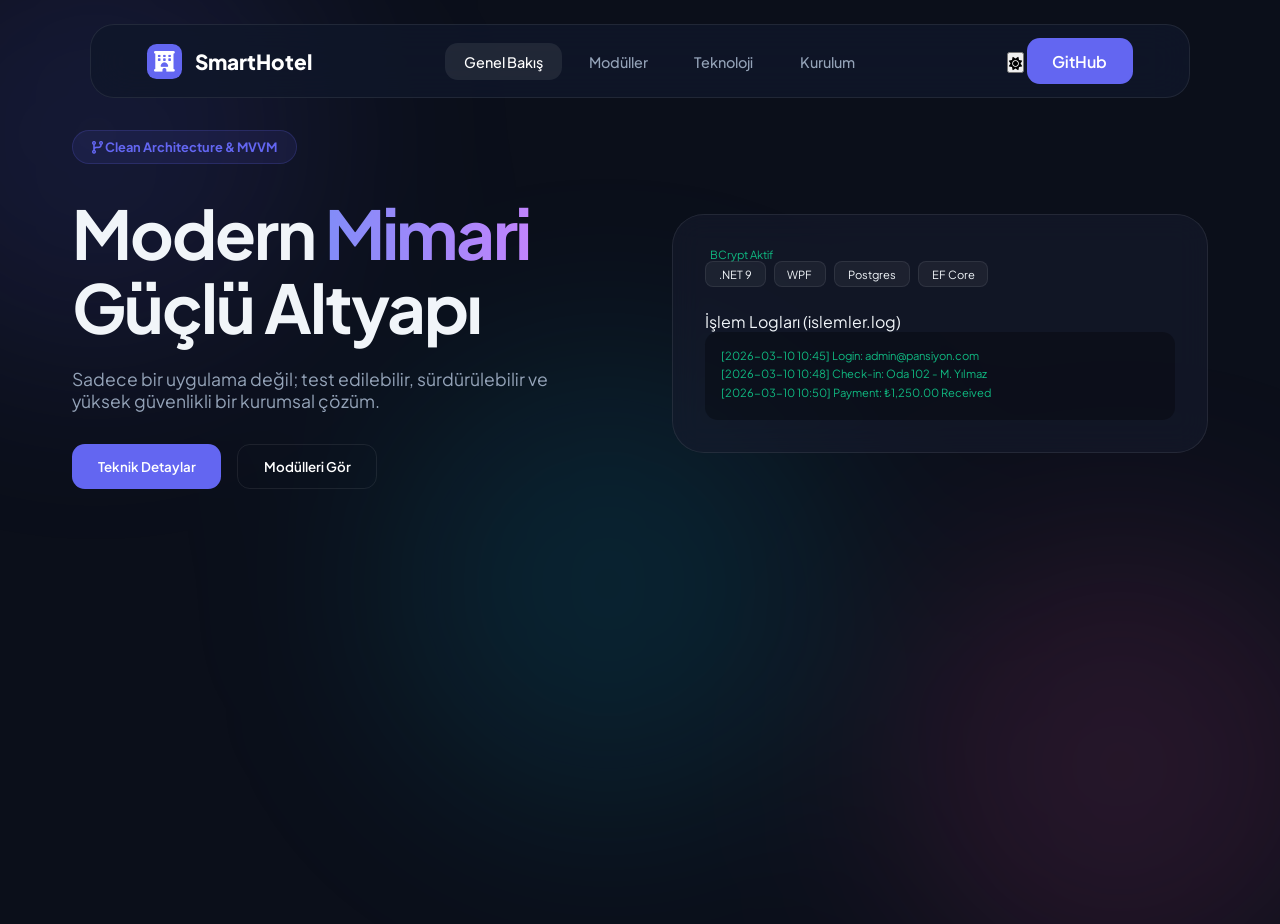
==== commit ae14bf0e: "Add files via upload" ====
--- a/index.html
+++ b/index.html
@@ -3,7 +3,7 @@
 <head>
     <meta charset="UTF-8">
     <meta name="viewport" content="width=device-width, initial-scale=1.0">
-    <title>Smart Hotel Management | Kırıkhan Pansiyon</title>
+    <title>Smart Hotel Management | Teknik Mimari</title>
     <link rel="stylesheet" href="style.css">
     <link rel="stylesheet" href="https://cdnjs.cloudflare.com/ajax/libs/font-awesome/6.4.0/css/all.min.css">
     <link href="https://fonts.googleapis.com/css2?family=Plus+Jakarta+Sans:wght@300;400;500;600;700;800&display=swap" rel="stylesheet">
@@ -15,7 +15,7 @@
         <div class="blob blob-3"></div>
     </div>
 
-    <!-- Glass Floating Nav -->
+    <!-- Glass Floating Nav (Sticky) -->
     <nav class="glass-nav">
         <div class="container nav-content">
             <a href="#home" class="logo" onclick="showPage('home')">
@@ -36,149 +36,148 @@
     </nav>
 
     <main id="content-area" class="container">
-        <!-- Home View -->
+        <!-- Home View (Özet) -->
         <section id="home" class="view active">
             <div class="hero-grid">
                 <div class="hero-text fade-in">
-                    <span class="pill"><i class="fas fa-microchip"></i> .NET 9 Core Altyapısı</span>
-                    <h1>Yönetimde <span class="gradient-text">Mimari</span> Mükemmellik</h1>
-                    <p>Clean Architecture ve MVVM prensipleriyle geliştirilmiş, ölçeklenebilir ve yüksek performanslı pansiyon otomasyonu.</p>
+                    <span class="pill"><i class="fas fa-code-branch"></i> Clean Architecture & MVVM</span>
+                    <h1>Modern <span class="gradient-text">Mimari</span> Güçlü Altyapı</h1>
+                    <p>Sadece bir uygulama değil; test edilebilir, sürdürülebilir ve yüksek güvenlikli bir kurumsal çözüm.</p>
                     <div class="hero-btns">
-                        <button class="btn btn-primary" onclick="showPage('features')">Modülleri Keşfet</button>
-                        <button class="btn btn-outline" onclick="showPage('setup')">Teknik Detaylar</button>
+                        <button class="btn btn-primary" onclick="showPage('tech')">Teknik Detaylar</button>
+                        <button class="btn btn-outline" onclick="showPage('features')">Modülleri Gör</button>
                     </div>
                 </div>
-
                 <div class="hero-visual">
                     <div class="glass-card main-mockup fade-in-right">
                         <div class="mockup-header">
                             <div class="dots"><span></span><span></span><span></span></div>
-                            <span class="m-status"><i class="fas fa-check-double"></i> Veri Güvenliği Aktif</span>
+                            <span class="m-status"><i class="fas fa-shield-check"></i> BCrypt Aktif</span>
                         </div>
                         <div class="mockup-dashboard">
-                            <div class="m-row-top">
-                                <div class="chart-container donut-box">
-                                    <div class="donut-chart" style="--percent: 100">
-                                        <div class="donut-inner">
-                                            <strong>%100</strong>
-                                            <span>Güvenlik</span>
-                                        </div>
-                                    </div>
-                                </div>
-                                <div class="m-stats-side">
-                                    <div class="m-card-mini">
-                                        <span>Şifreleme</span>
-                                        <strong>BCrypt v4.0</strong>
-                                    </div>
-                                    <div class="m-card-mini">
-                                        <span>Mimari</span>
-                                        <strong>MVVM Pattern</strong>
-                                    </div>
-                                </div>
+                            <div class="tech-mini-list">
+                                <div class="t-badge">.NET 9</div>
+                                <div class="t-badge">WPF</div>
+                                <div class="t-badge">Postgres</div>
+                                <div class="t-badge">EF Core</div>
                             </div>
-                            <div class="line-chart-box">
-                                <p>Sistem Performans Grafiği (ms)</p>
-                                <div class="svg-chart">
-                                    <svg viewBox="0 0 200 60">
-                                        <path d="M0,50 Q25,10 50,40 T100,20 T150,45 T200,15" fill="none" stroke="var(--primary)" stroke-width="2" class="path-anim" />
-                                        <path d="M0,50 Q25,10 50,40 T100,20 T150,45 T200,15 V60 H0 Z" fill="url(#grad)" opacity="0.2" />
-                                        <defs>
-                                            <linearGradient id="grad" x1="0%" y1="0%" x2="0%" y2="100%">
-                                                <stop offset="0%" style="stop-color:var(--primary);stop-opacity:1" />
-                                                <stop offset="100%" style="stop-color:var(--primary);stop-opacity:0" />
-                                            </linearGradient>
-                                        </defs>
-                                    </svg>
+                            <div class="revenue-chart">
+                                <p>İşlem Logları (islemler.log)</p>
+                                <div class="log-preview">
+                                    <code>[2026-03-10 10:45] Login: admin@pansiyon.com</code>
+                                    <code>[2026-03-10 10:48] Check-in: Oda 102 - M. Yılmaz</code>
+                                    <code>[2026-03-10 10:50] Payment: ₺1,250.00 Received</code>
                                 </div>
                             </div>
                         </div>
                     </div>
                 </div>
             </div>
-
-            <!-- Yeni "Proje Öne Çıkanları" Bölümü -->
-            <div class="stats-counter-grid">
-                <div class="counter-card glass-card">
-                    <h3 class="counter" data-target="6">0</h3>
-                    <p>Ana Modül</p>
-                </div>
-                <div class="counter-card glass-card">
-                    <h3 class="counter" data-target="100">0</h3>
-                    <p>% Tip Güvenliği</p>
-                </div>
-                <div class="counter-card glass-card">
-                    <h3 class="counter" data-target="13">0</h3>
-                    <p>C# Versiyonu</p>
-                </div>
-            </div>
         </section>
 
-        <!-- Features View -->
-        <section id="features" class="view">
+        <!-- Tech View (Yenilenmiş Detaylı Bölüm) -->
+        <section id="tech" class="view">
             <div class="view-header">
-                <h2>Gelişmiş Modüller</h2>
-                <p>Proje kapsamında geliştirilen tüm temel fonksiyonlar.</p>
+                <span class="pill">Teknoloji Yığını</span>
+                <h2>Mimari ve Güvenlik Standartları</h2>
+                <p>README.md'de belirtilen tüm teknik gereksinimler en üst düzeyde uygulanmıştır.</p>
             </div>
-            <div class="features-grid-large">
-                <div class="module-card glass-card">
-                    <div class="module-header"><i class="fas fa-users-cog"></i> <h3>Resepsiyon</h3></div>
-                    <p>TC Kimlik doğrulama sistemi ve dinamik misafir kayıt algoritması.</p>
-                </div>
-                <div class="module-card glass-card">
-                    <div class="module-header"><i class="fas fa-calculator"></i> <h3>Muhasebe</h3></div>
-                    <p>Entity Framework Core ile yönetilen borç/tahsilat ve bakiye sistemi.</p>
-                </div>
-                <div class="module-card glass-card">
-                    <div class="module-header"><i class="fas fa-door-open"></i> <h3>Oda Takibi</h3></div>
-                    <p>Üçlü durum (Dolu/Boş/Kirli) algoritması ile anlık oda haritası.</p>
-                </div>
-                <div class="module-card glass-card">
-                    <div class="module-header"><i class="fas fa-file-export"></i> <h3>Raporlama</h3></div>
-                    <p>Türkçe karakter uyumlu (Windows-1254) Excel ve CSV dışa aktarma modülü.</p>
-                </div>
-            </div>
-        </section>
 
-        <!-- Tech/Setup Views stay the same but content-area padding fixed -->
-        <section id="tech" class="view">
-            <div class="tech-deep-dive">
-                <div class="tech-item-row glass-card">
-                    <div class="tech-icon-large"><i class="fab fa-microsoft"></i></div>
-                    <div class="tech-info">
-                        <h3>Backend (.NET 9)</h3>
-                        <p>Modern Web API mimarisi ve asenkron veri işleme teknikleri.</p>
+            <div class="tech-grid-detailed">
+                <!-- Mimari Katmanı -->
+                <div class="tech-card-large glass-card">
+                    <div class="t-header">
+                        <i class="fas fa-sitemap"></i>
+                        <h3>Mimari Yapı</h3>
+                    </div>
+                    <div class="t-body">
+                        <div class="t-item">
+                            <h4>Clean Architecture</h4>
+                            <p>Bağımlılıkların içe doğru aktığı, iş mantığının (Core) teknolojiden (DB/UI) bağımsız olduğu katmanlı yapı.</p>
+                        </div>
+                        <div class="t-item">
+                            <h4>MVVM Pattern</h4>
+                            <p>WPF tarafında CommunityToolkit.Mvvm ile UI ve mantığın tamamen ayrılması, Data Binding gücü.</p>
+                        </div>
                     </div>
                 </div>
-                <div class="tech-item-row glass-card">
-                    <div class="tech-icon-large"><i class="fas fa-desktop"></i></div>
-                    <div class="tech-info">
-                        <h3>Frontend (WPF)</h3>
-                        <p>XAML tabanlı, MVVM desenine sadık modern kullanıcı arayüzü.</p>
+
+                <!-- Backend & DB Katmanı -->
+                <div class="tech-card-large glass-card">
+                    <div class="t-header">
+                        <i class="fas fa-server"></i>
+                        <h3>Backend & Veri</h3>
+                    </div>
+                    <div class="t-body">
+                        <div class="t-item">
+                            <h4>.NET 9 Web API</h4>
+                            <p>En güncel C# 13 özellikleriyle donatılmış, asenkron (Async/Await) işlem yeteneğine sahip hızlı API servisleri.</p>
+                        </div>
+                        <div class="t-item">
+                            <h4>EF Core & PostgreSQL</h4>
+                            <p>Veritabanı bağımsızlığını koruyan (SQLite desteği dahil) ve Docker üzerinde koşan gelişmiş veri yönetimi.</p>
+                        </div>
+                    </div>
+                </div>
+
+                <!-- Güvenlik Katmanı -->
+                <div class="tech-card-large glass-card">
+                    <div class="t-header">
+                        <i class="fas fa-user-shield"></i>
+                        <h3>Güvenlik & Loglama</h3>
+                    </div>
+                    <div class="t-body">
+                        <div class="t-item">
+                            <h4>BCrypt Şifreleme</h4>
+                            <p>Kullanıcı şifreleri veritabanında asla düz metin olarak tutulmaz; BCrypt algoritması ile hashlenir.</p>
+                        </div>
+                        <div class="t-item">
+                            <h4>İşlem Logları (Auditing)</h4>
+                            <p>Tüm kritik işlemler <code>islemler.log</code> dosyasına tarih-saat damgasıyla otomatik olarak kaydedilir.</p>
+                        </div>
+                    </div>
+                </div>
+
+                <!-- UI & Raporlama -->
+                <div class="tech-card-large glass-card">
+                    <div class="t-header">
+                        <i class="fas fa-desktop"></i>
+                        <h3>UI & Raporlama</h3>
+                    </div>
+                    <div class="t-body">
+                        <div class="t-item">
+                            <h4>Modern WPF UI</h4>
+                            <p>Karanlık mod desteği, özelleştirilmiş pencere tasarımları ve kurumsal görsel dil.</p>
+                        </div>
+                        <div class="t-item">
+                            <h4>Gelişmiş Dışa Aktarma</h4>
+                            <p>Excel uyumlu CSV çıktıları (Windows-1254 Türkçe kodlamasıyla) ve otomatik dijital fiş üretimi.</p>
+                        </div>
                     </div>
                 </div>
             </div>
         </section>
 
+        <!-- Features & Setup stay the same (already detailed) -->
+        <section id="features" class="view">
+            <div class="view-header"><h2>Sistem Modülleri</h2></div>
+            <div class="features-grid-large">
+                <div class="module-card glass-card"><h3><i class="fas fa-users"></i> Resepsiyon</h3><p>Akıllı misafir girişi ve TC No tanıma sistemi.</p></div>
+                <div class="module-card glass-card"><h3><i class="fas fa-lira-sign"></i> Muhasebe</h3><p>Cari hesap takibi ve otomatik borçlandırma.</p></div>
+                <div class="module-card glass-card"><h3><i class="fas fa-bed"></i> Oda Takibi</h3><p>Renk kodlu canlı oda haritası ve temizlik yönetimi.</p></div>
+                <div class="module-card glass-card"><h3><i class="fas fa-file-csv"></i> Raporlama</h3><p>Finansal analizler ve dışa aktarma araçları.</p></div>
+            </div>
+        </section>
+
         <section id="setup" class="view">
-            <div class="setup-grid">
-                <div class="setup-instructions glass-card">
-                    <h2>Geliştirici Kurulumu</h2>
-                    <div class="code-wrapper">
-                        <code>git clone https://github.com/salihtastann/smart-hotel-management-system.git</code>
-                        <code>dotnet ef database update</code>
-                    </div>
-                    <p>Tüm bağımlılıklar NuGet üzerinden otomatik olarak çözümlenir.</p>
-                </div>
+            <div class="setup-instructions glass-card">
+                <h2>Kurulum Rehberi</h2>
+                <div class="code-wrapper"><code>dotnet ef database update</code><code>dotnet run --project ApartmentManagement.API</code></div>
+                <p>Daha fazla bilgi için README.md dosyasını inceleyebilirsiniz.</p>
             </div>
         </section>
     </main>
 
-    <footer>
-        <div class="container footer-content">
-            <p>&copy; 2026 SmartHotel Project • Gelişmiş Pansiyon Otomasyonu</p>
-        </div>
-    </footer>
-
     <script src="script.js"></script>
 </body>
 </html>
--- a/style.css
+++ b/style.css
@@ -49,7 +49,10 @@
 .view-header {
     margin-bottom: 3rem;
     padding-top: 1rem;
+    text-align: center;
 }
+
+.view-header h2 { font-size: 2.5rem; margin-top: 1rem; }
 
 /* Blobs */
 .blob-bg { position: fixed; top: 0; left: 0; width: 100%; height: 100%; z-index: -1; filter: blur(100px); }
@@ -62,6 +65,8 @@
 .hero-grid { display: grid; grid-template-columns: 1fr 1fr; gap: 4rem; align-items: center; margin-bottom: 6rem; }
 .hero-text h1 { font-size: 4.2rem; line-height: 1.1; margin-bottom: 1.5rem; letter-spacing: -2px; }
 .gradient-text { background: linear-gradient(90deg, #818cf8, #c084fc); -webkit-background-clip: text; -webkit-text-fill-color: transparent; }
+.hero-text p { font-size: 1.1rem; color: var(--text-muted); margin-bottom: 2rem; }
+.hero-btns { display: flex; gap: 1rem; margin-bottom: 3rem; }
 
 /* Mockup Dashboard */
 .main-mockup { padding: 1.5rem; }
@@ -84,10 +89,42 @@
     border-radius: 50%;
     display: flex; flex-direction: column; align-items: center; justify-content: center;
 }
+.donut-inner strong { font-size: 1.2rem; }
+.donut-inner span { font-size: 0.6rem; color: var(--text-muted); }
 
-.m-card-mini { background: rgba(255,255,255,0.03); padding: 0.8rem 1.2rem; border-radius: 1rem; border: 1px solid var(--glass-border); margin-bottom: 0.5rem; }
-.m-card-mini span { font-size: 0.7rem; color: var(--text-muted); display: block; }
-.m-card-mini strong { font-size: 1rem; }
+/* Tech Sections */
+.tech-mini-list { display: flex; gap: 0.5rem; margin-bottom: 1.5rem; }
+.t-badge { background: rgba(255,255,255,0.05); padding: 0.3rem 0.8rem; border-radius: 0.5rem; font-size: 0.7rem; border: 1px solid var(--glass-border); }
+
+.log-preview {
+    background: rgba(0,0,0,0.3);
+    padding: 1rem;
+    border-radius: 0.8rem;
+    font-family: 'Courier New', Courier, monospace;
+    font-size: 0.7rem;
+    color: #10b981;
+    overflow: hidden;
+}
+.log-preview code { display: block; margin-bottom: 0.3rem; }
+
+.tech-grid-detailed {
+    display: grid;
+    grid-template-columns: 1fr 1fr;
+    gap: 2rem;
+}
+
+.tech-card-large .t-header {
+    display: flex;
+    align-items: center;
+    gap: 1rem;
+    margin-bottom: 1.5rem;
+    border-bottom: 1px solid var(--glass-border);
+    padding-bottom: 1rem;
+}
+.t-header i { font-size: 1.8rem; color: var(--primary); }
+.t-item { margin-bottom: 1.5rem; }
+.t-item h4 { margin-bottom: 0.5rem; color: white; }
+.t-item p { font-size: 0.9rem; color: var(--text-muted); line-height: 1.5; }
 
 /* Line Chart SVG */
 .line-chart-box { background: rgba(0,0,0,0.2); padding: 1.2rem; border-radius: 1rem; }
@@ -102,6 +139,14 @@
 .counter-card h3 { font-size: 3rem; margin-bottom: 0.5rem; color: var(--primary); }
 .counter-card p { color: var(--text-muted); font-weight: 600; }
 
+/* Features View */
+.features-grid-large { display: grid; grid-template-columns: 1fr 1fr; gap: 2rem; }
+.module-card h3 { margin-bottom: 1.2rem; display: flex; align-items: center; gap: 0.8rem; }
+
+/* Setup View */
+.code-wrapper { background: rgba(0,0,0,0.3); padding: 2rem; border-radius: 1rem; margin: 2rem 0; }
+.code-wrapper code { display: block; color: #38bdf8; margin-bottom: 0.8rem; font-family: monospace; }
+
 /* Diğer Stiller */
 .nav-content { display: flex; justify-content: space-between; align-items: center; }
 .nav-links { display: flex; list-style: none; gap: 0.5rem; }
@@ -115,7 +160,7 @@
 .btn-primary { background: var(--primary); color: white; }
 .btn-outline { background: transparent; border: 1px solid var(--glass-border); color: white; }
 
-.glass-card { background: var(--card-dark); backdrop-filter: blur(15px); border: 1px solid var(--glass-border); border-radius: 2rem; }
+.glass-card { background: var(--card-dark); backdrop-filter: blur(15px); border: 1px solid var(--glass-border); border-radius: 2rem; padding: 2rem; }
 .pill { background: rgba(99, 102, 241, 0.1); color: var(--primary); padding: 0.5rem 1.2rem; border-radius: 2rem; font-size: 0.8rem; font-weight: 700; border: 1px solid rgba(99,102,241,0.2); margin-bottom: 2rem; display: inline-block; }
 
 .view { display: none; }
@@ -125,6 +170,6 @@
 footer { padding: 4rem 0; border-top: 1px solid var(--glass-border); text-align: center; color: var(--text-muted); }
 
 @media (max-width: 992px) {
-    .hero-grid, .stats-counter-grid { grid-template-columns: 1fr; }
+    .hero-grid, .stats-counter-grid, .tech-grid-detailed, .features-grid-large { grid-template-columns: 1fr; }
     .hero-text { text-align: center; }
 }
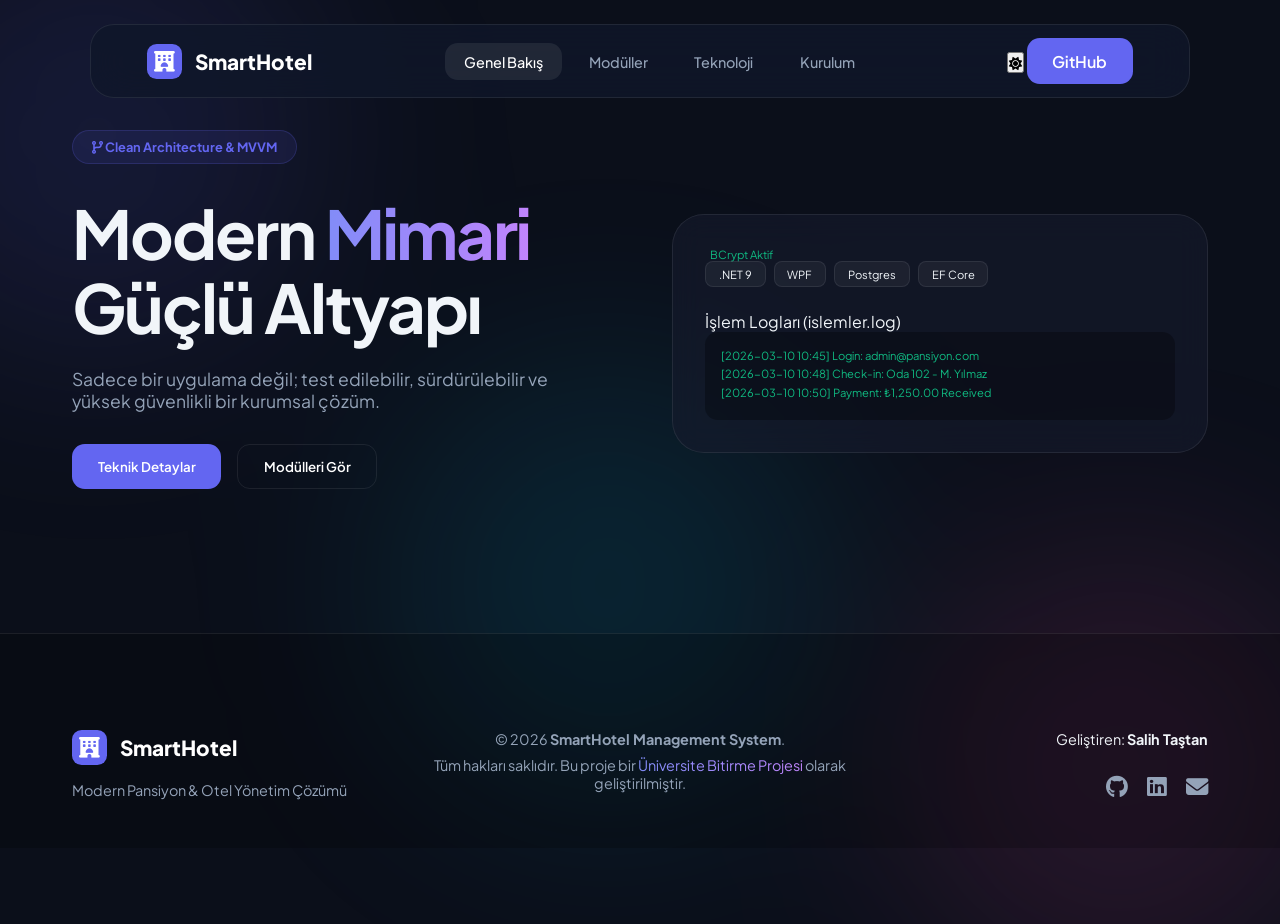
==== commit 2cab9da2: "Add files via upload" ====
--- a/index.html
+++ b/index.html
@@ -178,6 +178,34 @@
         </section>
     </main>
 
+    <footer>
+        <div class="container footer-content">
+            <div class="footer-brand">
+                <div class="logo">
+                    <div class="logo-icon"><i class="fas fa-hotel"></i></div>
+                    <span>SmartHotel</span>
+                </div>
+                <p>Modern Pansiyon & Otel Yönetim Çözümü</p>
+            </div>
+            
+            <div class="footer-rights">
+                <p>&copy; 2026 <strong>SmartHotel Management System</strong>.</p>
+                <p>Tüm hakları saklıdır. Bu proje bir <span class="gradient-text">Üniversite Bitirme Projesi</span> olarak geliştirilmiştir.</p>
+            </div>
+
+            <div class="footer-meta">
+                <div class="dev-info">
+                    <span>Geliştiren: <strong>Salih Taştan</strong></span>
+                </div>
+                <div class="footer-socials">
+                    <a href="https://github.com/salihtastann" target="_blank" title="GitHub"><i class="fab fa-github"></i></a>
+                    <a href="#" title="LinkedIn"><i class="fab fa-linkedin"></i></a>
+                    <a href="#" title="İletişim"><i class="fas fa-envelope"></i></a>
+                </div>
+            </div>
+        </div>
+    </footer>
+
     <script src="script.js"></script>
 </body>
 </html>
--- a/style.css
+++ b/style.css
@@ -167,7 +167,56 @@
 .view.active { display: block; animation: slideUp 0.8s ease; }
 @keyframes slideUp { from { opacity: 0; transform: translateY(30px); } to { opacity: 1; transform: translateY(0); } }
 
-footer { padding: 4rem 0; border-top: 1px solid var(--glass-border); text-align: center; color: var(--text-muted); }
+footer {
+    padding: 6rem 0 3rem;
+    border-top: 1px solid var(--glass-border);
+    margin-top: 6rem;
+    background: rgba(0,0,0,0.2);
+}
+
+.footer-content {
+    display: grid;
+    grid-template-columns: 1fr 1.5fr 1fr;
+    gap: 3rem;
+    align-items: start;
+}
+
+.footer-brand .logo { margin-bottom: 1rem; }
+.footer-brand p { color: var(--text-muted); font-size: 0.9rem; }
+
+.footer-rights { text-align: center; }
+.footer-rights p { margin-bottom: 0.5rem; color: var(--text-muted); font-size: 0.9rem; }
+
+.footer-meta { text-align: right; }
+.dev-info { margin-bottom: 1.5rem; color: var(--text-white); font-size: 0.9rem; }
+
+.footer-socials {
+    display: flex;
+    gap: 1.2rem;
+    justify-content: flex-end;
+}
+
+.footer-socials a {
+    color: var(--text-muted);
+    font-size: 1.4rem;
+    transition: 0.3s;
+}
+
+.footer-socials a:hover {
+    color: var(--primary);
+    transform: translateY(-3px);
+}
+
+@media (max-width: 992px) {
+    .footer-content {
+        grid-template-columns: 1fr;
+        text-align: center;
+    }
+    .footer-meta, .footer-socials {
+        text-align: center;
+        justify-content: center;
+    }
+}
 
 @media (max-width: 992px) {
     .hero-grid, .stats-counter-grid, .tech-grid-detailed, .features-grid-large { grid-template-columns: 1fr; }
